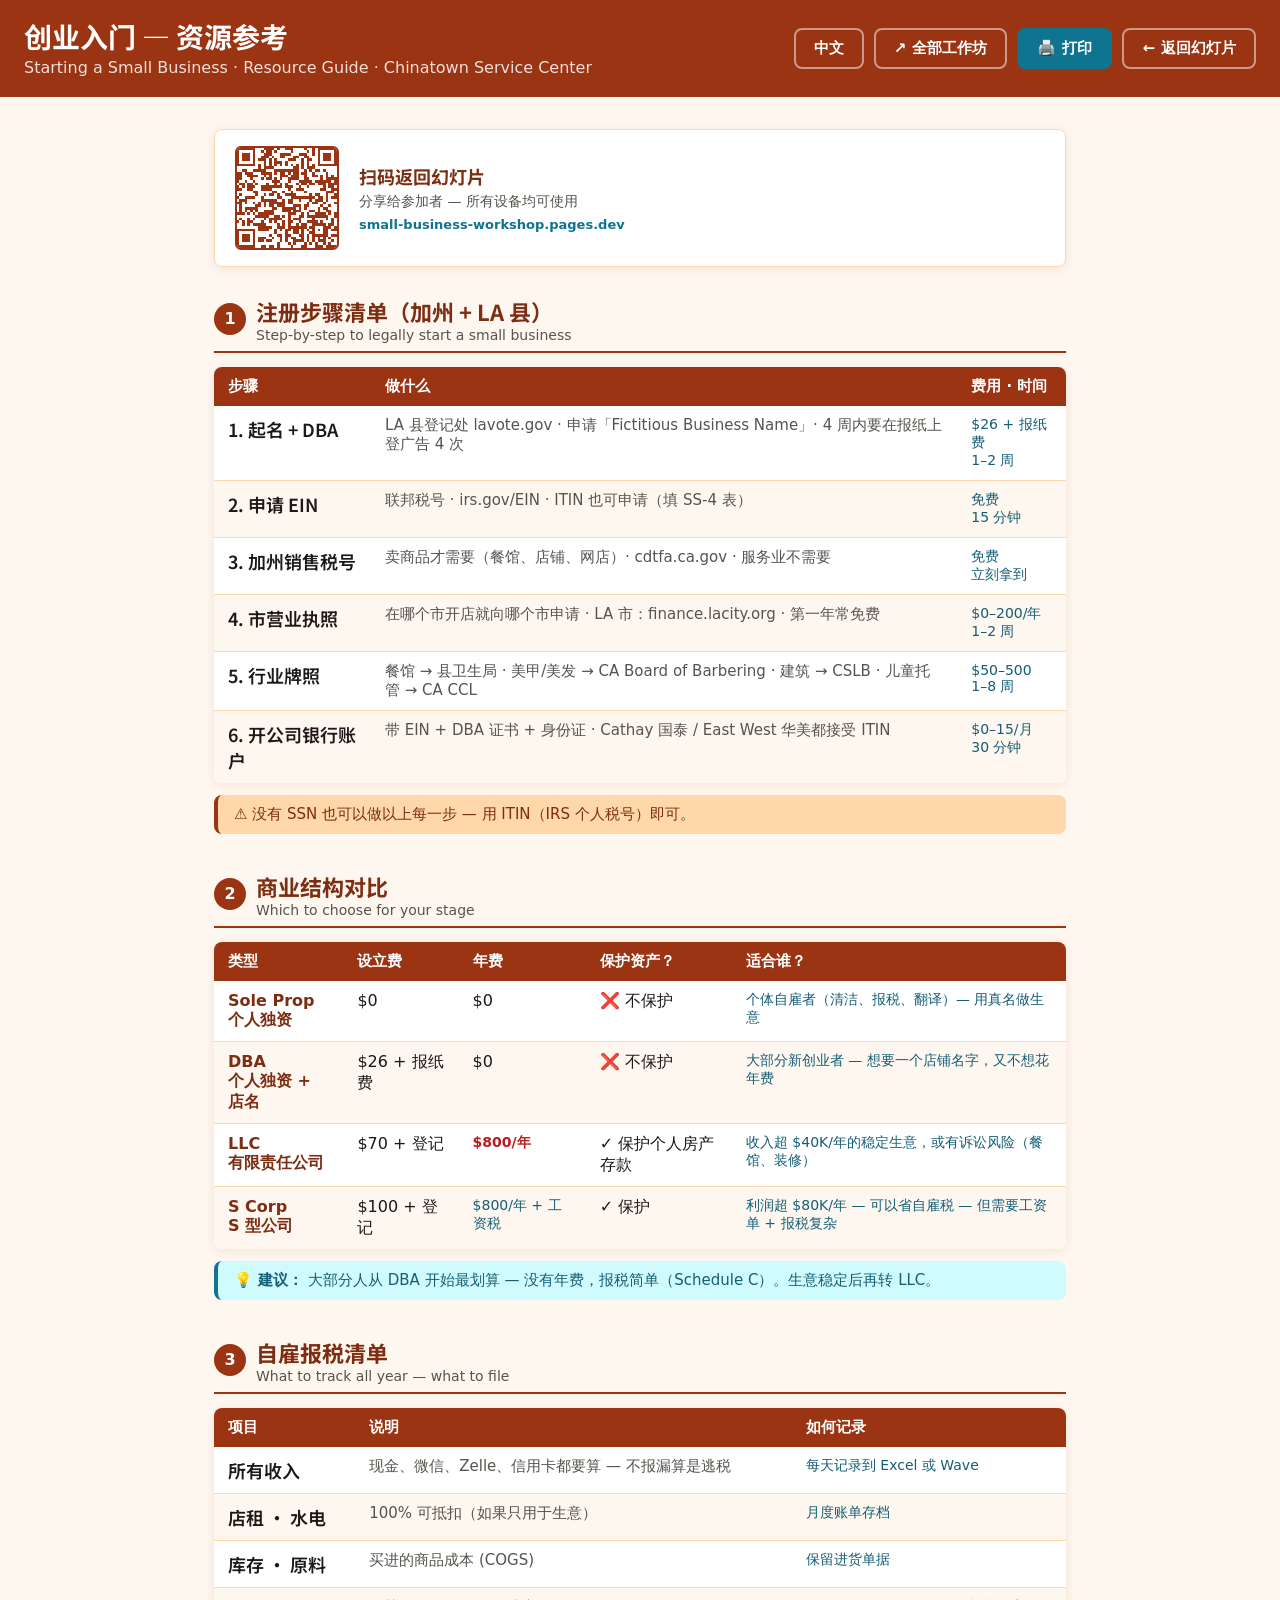
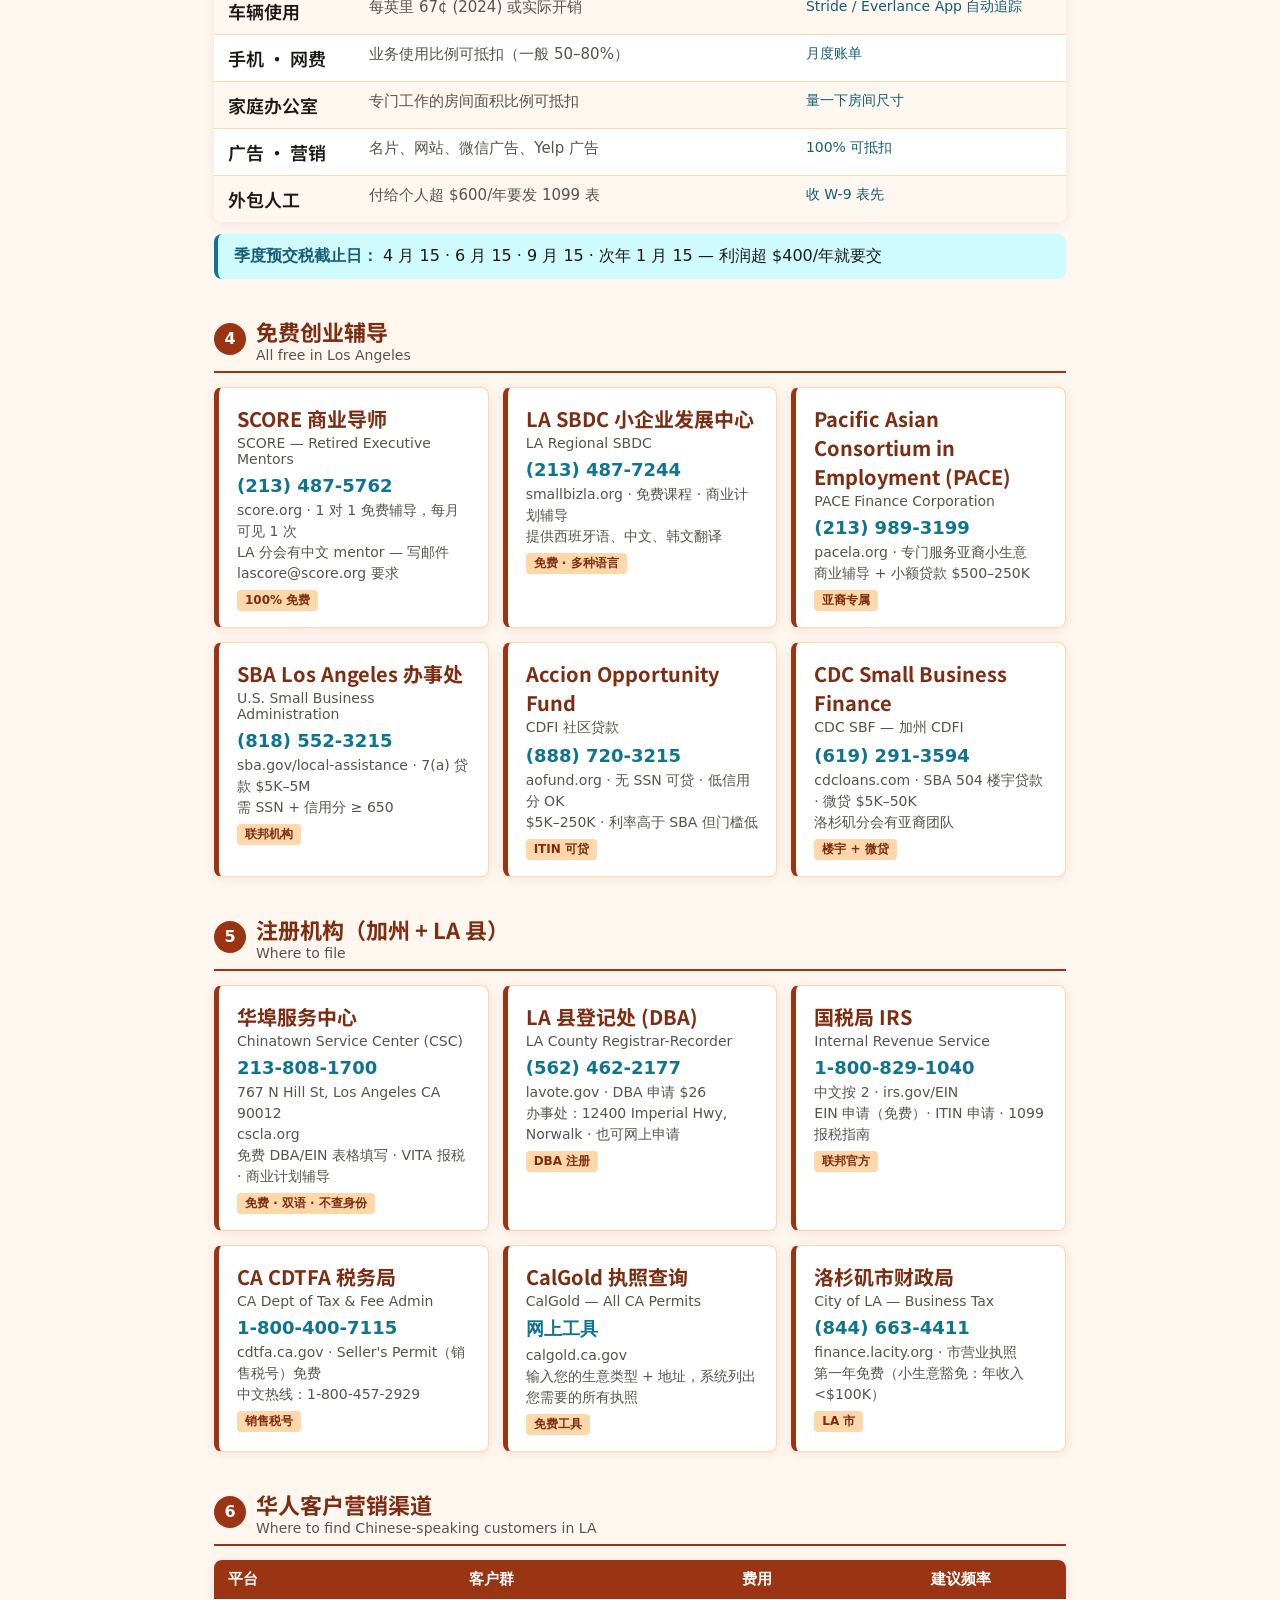
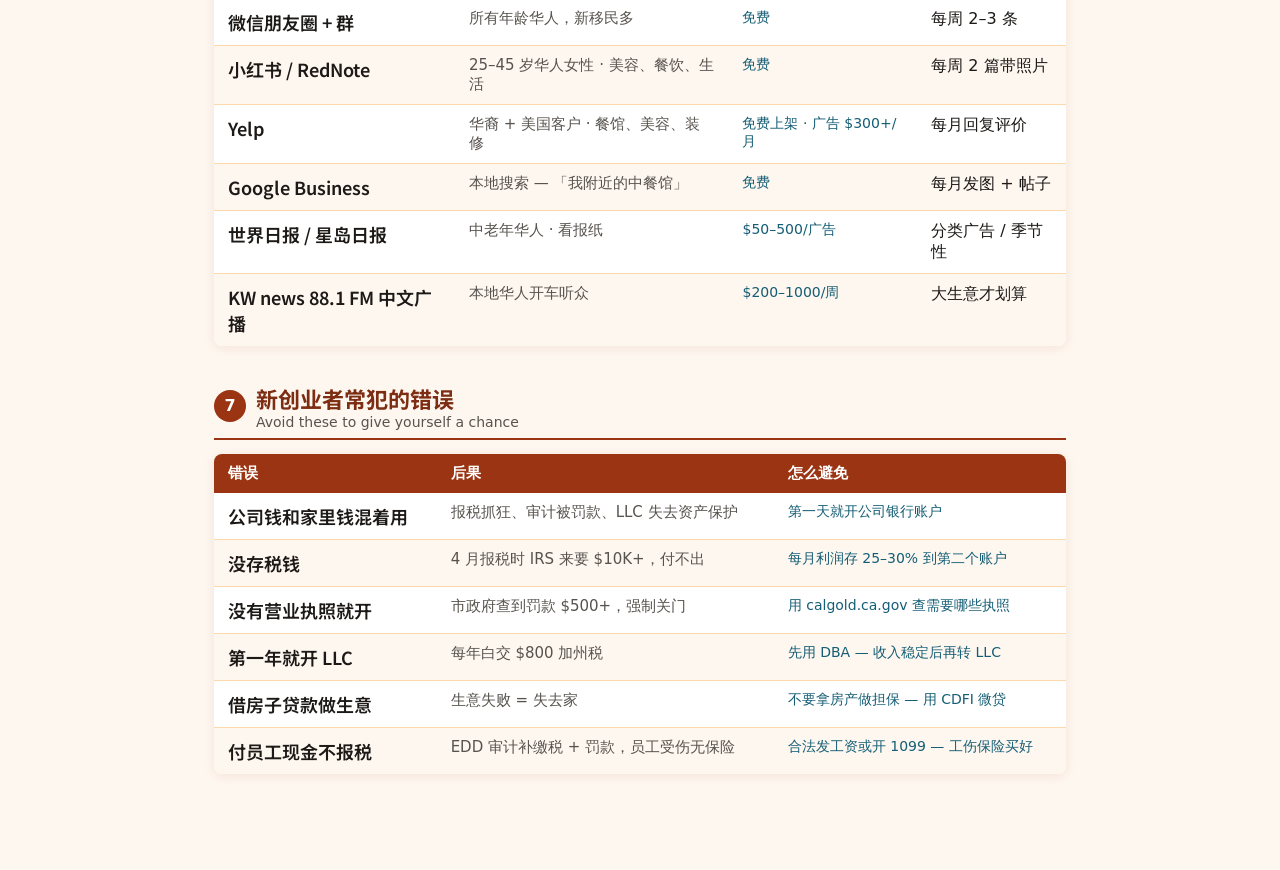
==== resources.html @ 82545a5d "Initial commit — Starting a Small Business workshop (W24) Bilingual 13-slide deck + resources page f" ====
<!DOCTYPE html>
<html lang="zh-CN">
<head>
  <meta charset="UTF-8">
  <meta name="viewport" content="width=device-width, initial-scale=1.0">
  <title>创业资源 · Small Business Resources — CSC</title>
  <meta name="description" content="Starting a small business in LA — DBA / EIN / Seller's Permit checklist, LA County permits, taxes, marketing, and free help from CSC, SCORE, and SBDC.">
  <link rel="canonical" href="https://small-business-workshop.pages.dev/resources">
  <meta property="og:title" content="创业资源 · Small Business Resources — Chinatown Service Center">
  <meta property="og:description" content="Bilingual reference for starting a small business in LA — registration, taxes, marketing, free help.">
  <meta property="og:type" content="website">
  <meta property="og:url" content="https://small-business-workshop.pages.dev/resources">
  <meta property="og:image" content="https://small-business-workshop.pages.dev/og-image.jpg">
  <meta property="og:image:width" content="1200">
  <meta property="og:image:height" content="630">
  <meta property="og:image:alt" content="创业资源 · Small Business Resources — Chinatown Service Center">
  <meta name="twitter:card" content="summary_large_image">
  <meta name="twitter:image" content="https://small-business-workshop.pages.dev/og-image.jpg">
  <link rel="icon" href="data:image/svg+xml,<svg xmlns='http://www.w3.org/2000/svg' viewBox='0 0 100 100'><text y='.9em' font-size='90'>🏪</text></svg>">
  <link rel="preconnect" href="https://fonts.googleapis.com">
  <link rel="preconnect" href="https://fonts.gstatic.com" crossorigin>
  <link rel="stylesheet" href="https://fonts.googleapis.com/css2?family=Noto+Sans+SC:wght@400;500;700&display=swap">
  <link rel="stylesheet" href="styles.css">
  <link rel="stylesheet" href="print.css">
</head>
<body class="zh resources-body">
<a class="skip-to-main" href="#main-content">跳至主内容 · Skip to main content</a>

<!-- ── Header ──────────────────────────────────────────── -->
<header class="resources-header no-print">
  <div class="resources-title-block">
    <div class="resources-title-zh">创业入门 — 资源参考</div>
    <div class="resources-title-en">Starting a Small Business · Resource Guide · Chinatown Service Center</div>
  </div>
  <div class="header-actions">
    <button class="btn-ghost" id="langToggle" data-action="toggle-lang" aria-label="切换语言 · Toggle language">中文</button>
    <a class="btn-ghost" href="https://csc-workshops.pages.dev" target="_blank" rel="noopener">↗ <span class="zh">全部工作坊</span><span class="en">All workshops</span></a>
    <button class="btn-primary print-btn" data-action="print">🖨️ <span class="zh">打印</span><span class="en">Print</span></button>
    <a class="btn-ghost back-link" href="index.html">← <span class="zh">返回幻灯片</span><span class="en">Back to Slides</span></a>
  </div>
</header>

<main class="resources-page" id="main-content">

  <!-- QR top -->
  <div class="qr-top-row no-print" id="qr-top-row">
    <div id="qr-top"></div>
    <div class="qr-top-info">
      <div class="qr-top-zh"><span class="zh">扫码返回幻灯片</span><span class="en">Scan to view slides</span></div>
      <div class="qr-top-en"><span class="zh">分享给参加者 — 所有设备均可使用</span><span class="en">Share with participants — works on any device</span></div>
      <div class="qr-top-url">small-business-workshop.pages.dev</div>
    </div>
  </div>

  <!-- ── Section 1: Registration Checklist ─────────── -->
  <div class="resource-section">
    <div class="section-header">
      <div class="section-num">1</div>
      <div>
        <div class="section-title-zh"><span class="zh">注册步骤清单（加州 + LA 县）</span><span class="en">Registration Checklist (CA + LA County)</span></div>
        <div class="section-title-en"><span class="zh">Step-by-step to legally start a small business</span><span class="en">注册一家合法小生意的步骤</span></div>
      </div>
    </div>
    <table class="res-table">
      <thead>
        <tr>
          <th><span class="zh">步骤</span><span class="en">Step</span></th>
          <th><span class="zh">做什么</span><span class="en">Do What</span></th>
          <th><span class="zh">费用 · 时间</span><span class="en">Cost · Time</span></th>
        </tr>
      </thead>
      <tbody>
        <tr>
          <td class="zh-cell"><span class="zh">1. 起名 + DBA</span><span class="en">1. Name + DBA</span></td>
          <td class="en-cell"><span class="zh">LA 县登记处 lavote.gov · 申请「Fictitious Business Name」· 4 周内要在报纸上登广告 4 次</span><span class="en">LA County Registrar lavote.gov · file "Fictitious Business Name" · publish in newspaper 4 weeks</span></td>
          <td class="tip-cell"><span class="zh">$26 + 报纸费<br>1–2 周</span><span class="en">$26 + newspaper<br>1–2 weeks</span></td>
        </tr>
        <tr>
          <td class="zh-cell"><span class="zh">2. 申请 EIN</span><span class="en">2. Get EIN</span></td>
          <td class="en-cell"><span class="zh">联邦税号 · irs.gov/EIN · ITIN 也可申请（填 SS-4 表）</span><span class="en">Federal tax ID · irs.gov/EIN · ITIN holders use Form SS-4</span></td>
          <td class="tip-cell"><span class="zh">免费<br>15 分钟</span><span class="en">Free<br>15 minutes</span></td>
        </tr>
        <tr>
          <td class="zh-cell"><span class="zh">3. 加州销售税号</span><span class="en">3. CA Seller's Permit</span></td>
          <td class="en-cell"><span class="zh">卖商品才需要（餐馆、店铺、网店）· cdtfa.ca.gov · 服务业不需要</span><span class="en">Only if you sell goods (restaurant, shop, online) · cdtfa.ca.gov · services don't need it</span></td>
          <td class="tip-cell"><span class="zh">免费<br>立刻拿到</span><span class="en">Free<br>Instant</span></td>
        </tr>
        <tr>
          <td class="zh-cell"><span class="zh">4. 市营业执照</span><span class="en">4. City Business License</span></td>
          <td class="en-cell"><span class="zh">在哪个市开店就向哪个市申请 · LA 市：finance.lacity.org · 第一年常免费</span><span class="en">Apply in your city · City of LA: finance.lacity.org · often free first year</span></td>
          <td class="tip-cell"><span class="zh">$0–200/年<br>1–2 周</span><span class="en">$0–200/yr<br>1–2 weeks</span></td>
        </tr>
        <tr>
          <td class="zh-cell"><span class="zh">5. 行业牌照</span><span class="en">5. Industry License</span></td>
          <td class="en-cell"><span class="zh">餐馆 → 县卫生局 · 美甲/美发 → CA Board of Barbering · 建筑 → CSLB · 儿童托管 → CA CCL</span><span class="en">Restaurant → Health Dept · Nails/Hair → CA Board · Construction → CSLB · Childcare → CA CCL</span></td>
          <td class="tip-cell"><span class="zh">$50–500<br>1–8 周</span><span class="en">$50–500<br>1–8 weeks</span></td>
        </tr>
        <tr>
          <td class="zh-cell"><span class="zh">6. 开公司银行账户</span><span class="en">6. Business Bank Account</span></td>
          <td class="en-cell"><span class="zh">带 EIN + DBA 证书 + 身份证 · Cathay 国泰 / East West 华美都接受 ITIN</span><span class="en">Bring EIN + DBA certificate + ID · Cathay, East West Bank accept ITIN</span></td>
          <td class="tip-cell"><span class="zh">$0–15/月<br>30 分钟</span><span class="en">$0–15/mo<br>30 minutes</span></td>
        </tr>
      </tbody>
    </table>
    <div style="margin-top:12px;background:var(--primary-light);border-left:4px solid var(--primary);border-radius:8px;padding:10px 16px;font-size:15px;color:var(--primary-dark);">
      <span class="zh">⚠️ 没有 SSN 也可以做以上每一步 — 用 ITIN（IRS 个人税号）即可。</span>
      <span class="en">⚠️ Every step above can be done with an ITIN — no SSN required.</span>
    </div>
  </div>

  <!-- ── Section 2: Business Structure Compare ───────── -->
  <div class="resource-section">
    <div class="section-header">
      <div class="section-num">2</div>
      <div>
        <div class="section-title-zh"><span class="zh">商业结构对比</span><span class="en">Business Structure Comparison</span></div>
        <div class="section-title-en"><span class="zh">Which to choose for your stage</span><span class="en">不同阶段适合哪种结构</span></div>
      </div>
    </div>
    <table class="res-table">
      <thead>
        <tr>
          <th><span class="zh">类型</span><span class="en">Type</span></th>
          <th><span class="zh">设立费</span><span class="en">Setup Cost</span></th>
          <th><span class="zh">年费</span><span class="en">Annual Fee</span></th>
          <th><span class="zh">保护资产？</span><span class="en">Asset Protection?</span></th>
          <th><span class="zh">适合谁？</span><span class="en">Best For</span></th>
        </tr>
      </thead>
      <tbody>
        <tr>
          <td style="font-weight:700;color:var(--primary-dark);">Sole Prop<br><span class="zh">个人独资</span><span class="en">个人独资</span></td>
          <td>$0</td>
          <td>$0</td>
          <td><span class="zh">❌ 不保护</span><span class="en">❌ No</span></td>
          <td class="tip-cell"><span class="zh">个体自雇者（清洁、报税、翻译）— 用真名做生意</span><span class="en">Solo workers (cleaning, tax, translation) using own legal name</span></td>
        </tr>
        <tr>
          <td style="font-weight:700;color:var(--primary-dark);">DBA<br><span class="zh">个人独资 + 店名</span><span class="en">Sole prop + name</span></td>
          <td>$26 + <span class="zh">报纸费</span><span class="en">newspaper</span></td>
          <td>$0</td>
          <td><span class="zh">❌ 不保护</span><span class="en">❌ No</span></td>
          <td class="tip-cell"><span class="zh">大部分新创业者 — 想要一个店铺名字，又不想花年费</span><span class="en">Most new businesses — want a business name, no annual fees</span></td>
        </tr>
        <tr>
          <td style="font-weight:700;color:var(--primary-dark);">LLC<br><span class="zh">有限责任公司</span><span class="en">Limited Liability</span></td>
          <td>$70 + <span class="zh">登记</span><span class="en">filing</span></td>
          <td class="tip-cell" style="font-weight:700;color:#b91c1c;"><span class="zh">$800/年</span><span class="en">$800/yr</span></td>
          <td><span class="zh">✓ 保护个人房产存款</span><span class="en">✓ Yes (mostly)</span></td>
          <td class="tip-cell"><span class="zh">收入超 $40K/年的稳定生意，或有诉讼风险（餐馆、装修）</span><span class="en">Stable businesses earning $40K+/year, or lawsuit risk (restaurant, construction)</span></td>
        </tr>
        <tr>
          <td style="font-weight:700;color:var(--primary-dark);">S Corp<br><span class="zh">S 型公司</span><span class="en">S Corporation</span></td>
          <td>$100 + <span class="zh">登记</span><span class="en">filing</span></td>
          <td class="tip-cell"><span class="zh">$800/年 + 工资税</span><span class="en">$800/yr + payroll</span></td>
          <td><span class="zh">✓ 保护</span><span class="en">✓ Yes</span></td>
          <td class="tip-cell"><span class="zh">利润超 $80K/年 — 可以省自雇税 — 但需要工资单 + 报税复杂</span><span class="en">Profits $80K+ — saves SE tax, but needs payroll + complex tax</span></td>
        </tr>
      </tbody>
    </table>
    <div style="margin-top:12px;background:var(--accent-light);border-left:4px solid var(--accent);border-radius:8px;padding:10px 16px;font-size:15px;color:var(--accent-text);">
      <strong><span class="zh">💡 建议：</span><span class="en">💡 Tip: </span></strong>
      <span class="zh">大部分人从 DBA 开始最划算 — 没有年费，报税简单（Schedule C）。生意稳定后再转 LLC。</span>
      <span class="en">Most people start best with DBA — no annual fee, simple tax (Schedule C). Switch to LLC once stable.</span>
    </div>
  </div>

  <!-- ── Section 3: Tax Checklist ─────────────────────── -->
  <div class="resource-section">
    <div class="section-header">
      <div class="section-num">3</div>
      <div>
        <div class="section-title-zh"><span class="zh">自雇报税清单</span><span class="en">Self-Employed Tax Checklist</span></div>
        <div class="section-title-en"><span class="zh">What to track all year — what to file</span><span class="en">全年要记录的 + 报税时要交的</span></div>
      </div>
    </div>
    <table class="res-table" style="margin-bottom:12px;">
      <thead>
        <tr>
          <th><span class="zh">项目</span><span class="en">Item</span></th>
          <th><span class="zh">说明</span><span class="en">What it is</span></th>
          <th><span class="zh">如何记录</span><span class="en">How to track</span></th>
        </tr>
      </thead>
      <tbody>
        <tr>
          <td class="zh-cell"><span class="zh">所有收入</span><span class="en">All Revenue</span></td>
          <td class="en-cell"><span class="zh">现金、微信、Zelle、信用卡都要算 — 不报漏算是逃税</span><span class="en">Cash, WeChat, Zelle, credit card — under-reporting is tax fraud</span></td>
          <td class="tip-cell"><span class="zh">每天记录到 Excel 或 Wave</span><span class="en">Log daily in Excel or Wave</span></td>
        </tr>
        <tr>
          <td class="zh-cell"><span class="zh">店租 · 水电</span><span class="en">Rent · Utilities</span></td>
          <td class="en-cell"><span class="zh">100% 可抵扣（如果只用于生意）</span><span class="en">100% deductible (if business-only)</span></td>
          <td class="tip-cell"><span class="zh">月度账单存档</span><span class="en">Save monthly bills</span></td>
        </tr>
        <tr>
          <td class="zh-cell"><span class="zh">库存 · 原料</span><span class="en">Inventory · Supplies</span></td>
          <td class="en-cell"><span class="zh">买进的商品成本 (COGS)</span><span class="en">Cost of Goods Sold</span></td>
          <td class="tip-cell"><span class="zh">保留进货单据</span><span class="en">Save supplier invoices</span></td>
        </tr>
        <tr>
          <td class="zh-cell"><span class="zh">车辆使用</span><span class="en">Vehicle Use</span></td>
          <td class="en-cell"><span class="zh">每英里 67¢ (2024) 或实际开销</span><span class="en">67¢/mile (2024) or actual costs</span></td>
          <td class="tip-cell"><span class="zh">Stride / Everlance App 自动追踪</span><span class="en">Stride / Everlance app auto-tracks</span></td>
        </tr>
        <tr>
          <td class="zh-cell"><span class="zh">手机 · 网费</span><span class="en">Phone · Internet</span></td>
          <td class="en-cell"><span class="zh">业务使用比例可抵扣（一般 50–80%）</span><span class="en">Business % deductible (usually 50–80%)</span></td>
          <td class="tip-cell"><span class="zh">月度账单</span><span class="en">Monthly bills</span></td>
        </tr>
        <tr>
          <td class="zh-cell"><span class="zh">家庭办公室</span><span class="en">Home Office</span></td>
          <td class="en-cell"><span class="zh">专门工作的房间面积比例可抵扣</span><span class="en">% of home dedicated to business</span></td>
          <td class="tip-cell"><span class="zh">量一下房间尺寸</span><span class="en">Measure room sq ft</span></td>
        </tr>
        <tr>
          <td class="zh-cell"><span class="zh">广告 · 营销</span><span class="en">Advertising · Marketing</span></td>
          <td class="en-cell"><span class="zh">名片、网站、微信广告、Yelp 广告</span><span class="en">Cards, website, WeChat ads, Yelp ads</span></td>
          <td class="tip-cell"><span class="zh">100% 可抵扣</span><span class="en">100% deductible</span></td>
        </tr>
        <tr>
          <td class="zh-cell"><span class="zh">外包人工</span><span class="en">Contractors</span></td>
          <td class="en-cell"><span class="zh">付给个人超 $600/年要发 1099 表</span><span class="en">Issue 1099 if paying anyone $600+/year</span></td>
          <td class="tip-cell"><span class="zh">收 W-9 表先</span><span class="en">Get W-9 form first</span></td>
        </tr>
      </tbody>
    </table>
    <div style="background:var(--accent-light);border-left:4px solid var(--accent);border-radius:8px;padding:12px 16px;font-size:16px;">
      <strong style="color:var(--accent-text);"><span class="zh">季度预交税截止日：</span><span class="en">Quarterly Tax Due Dates: </span></strong>
      <span class="zh">4 月 15 · 6 月 15 · 9 月 15 · 次年 1 月 15</span>
      <span class="en">Apr 15 · Jun 15 · Sep 15 · Jan 15</span>
      <span class="zh"> — 利润超 $400/年就要交</span>
      <span class="en"> — Required if profit over $400/year</span>
    </div>
  </div>

  <!-- ── Section 4: Free LA Mentors & Training ─────────── -->
  <div class="resource-section">
    <div class="section-header">
      <div class="section-num">4</div>
      <div>
        <div class="section-title-zh"><span class="zh">免费创业辅导</span><span class="en">Free Business Mentors &amp; Training</span></div>
        <div class="section-title-en"><span class="zh">All free in Los Angeles</span><span class="en">洛杉矶免费机构</span></div>
      </div>
    </div>
    <div class="org-cards">
      <div class="org-card">
        <div class="org-name-zh"><span class="zh">SCORE 商业导师</span><span class="en">SCORE Mentors</span></div>
        <div class="org-name-en"><span class="zh">SCORE — Retired Executive Mentors</span><span class="en">退休企业家义务辅导</span></div>
        <div class="org-phone">(213) 487-5762</div>
        <div class="org-detail">
          <span class="zh">score.org · 1 对 1 免费辅导，每月可见 1 次<br>LA 分会有中文 mentor — 写邮件 lascore@score.org 要求</span>
          <span class="en">score.org · Free 1-on-1 mentoring, monthly meetings<br>LA chapter has Chinese mentors — email lascore@score.org to request</span>
        </div>
        <div class="org-badge"><span class="zh">100% 免费</span><span class="en">100% Free</span></div>
      </div>
      <div class="org-card">
        <div class="org-name-zh"><span class="zh">LA SBDC 小企业发展中心</span><span class="en">LA Small Business Dev Center</span></div>
        <div class="org-name-en"><span class="zh">LA Regional SBDC</span><span class="en">洛杉矶地区 SBDC</span></div>
        <div class="org-phone">(213) 487-7244</div>
        <div class="org-detail">
          <span class="zh">smallbizla.org · 免费课程 · 商业计划辅导<br>提供西班牙语、中文、韩文翻译</span>
          <span class="en">smallbizla.org · Free classes · business plan coaching<br>Spanish, Chinese, Korean interpretation</span>
        </div>
        <div class="org-badge"><span class="zh">免费 · 多种语言</span><span class="en">Free · Multilingual</span></div>
      </div>
      <div class="org-card">
        <div class="org-name-zh"><span class="zh">Pacific Asian Consortium in Employment (PACE)</span><span class="en">PACE Finance</span></div>
        <div class="org-name-en"><span class="zh">PACE Finance Corporation</span><span class="en">太平洋亚裔创业服务</span></div>
        <div class="org-phone">(213) 989-3199</div>
        <div class="org-detail">
          <span class="zh">pacela.org · 专门服务亚裔小生意<br>商业辅导 + 小额贷款 $500–250K</span>
          <span class="en">pacela.org · Asian American-focused<br>Business coaching + microloans $500–250K</span>
        </div>
        <div class="org-badge"><span class="zh">亚裔专属</span><span class="en">Asian-focused</span></div>
      </div>
      <div class="org-card">
        <div class="org-name-zh"><span class="zh">SBA Los Angeles 办事处</span><span class="en">SBA LA District Office</span></div>
        <div class="org-name-en"><span class="zh">U.S. Small Business Administration</span><span class="en">美国小企业管理局</span></div>
        <div class="org-phone">(818) 552-3215</div>
        <div class="org-detail">
          <span class="zh">sba.gov/local-assistance · 7(a) 贷款 $5K–5M<br>需 SSN + 信用分 ≥ 650</span>
          <span class="en">sba.gov/local-assistance · 7(a) loans $5K–5M<br>Requires SSN + credit ≥ 650</span>
        </div>
        <div class="org-badge"><span class="zh">联邦机构</span><span class="en">Federal agency</span></div>
      </div>
      <div class="org-card">
        <div class="org-name-zh"><span class="zh">Accion Opportunity Fund</span><span class="en">Accion Opportunity Fund</span></div>
        <div class="org-name-en"><span class="zh">CDFI 社区贷款</span><span class="en">CDFI Community Lender</span></div>
        <div class="org-phone">(888) 720-3215</div>
        <div class="org-detail">
          <span class="zh">aofund.org · 无 SSN 可贷 · 低信用分 OK<br>$5K–250K · 利率高于 SBA 但门槛低</span>
          <span class="en">aofund.org · No SSN OK · Low credit OK<br>$5K–250K · Higher rates, lower barriers</span>
        </div>
        <div class="org-badge"><span class="zh">ITIN 可贷</span><span class="en">ITIN accepted</span></div>
      </div>
      <div class="org-card">
        <div class="org-name-zh"><span class="zh">CDC Small Business Finance</span><span class="en">CDC Small Business Finance</span></div>
        <div class="org-name-en"><span class="zh">CDC SBF — 加州 CDFI</span><span class="en">CA CDFI Lender</span></div>
        <div class="org-phone">(619) 291-3594</div>
        <div class="org-detail">
          <span class="zh">cdcloans.com · SBA 504 楼宇贷款 · 微贷 $5K–50K<br>洛杉矶分会有亚裔团队</span>
          <span class="en">cdcloans.com · SBA 504 real estate · microloans $5K–50K<br>LA office has Asian American team</span>
        </div>
        <div class="org-badge"><span class="zh">楼宇 + 微贷</span><span class="en">Real estate + micro</span></div>
      </div>
    </div>
  </div>

  <!-- ── Section 5: LA County Specific Agencies ────────── -->
  <div class="resource-section">
    <div class="section-header">
      <div class="section-num">5</div>
      <div>
        <div class="section-title-zh"><span class="zh">注册机构（加州 + LA 县）</span><span class="en">Registration Agencies (CA + LA County)</span></div>
        <div class="section-title-en"><span class="zh">Where to file</span><span class="en">到哪里办手续</span></div>
      </div>
    </div>
    <div class="org-cards">
      <div class="org-card">
        <div class="org-name-zh"><span class="zh">华埠服务中心</span><span class="en">Chinatown Service Center</span></div>
        <div class="org-name-en"><span class="zh">Chinatown Service Center (CSC)</span><span class="en">华埠服务中心</span></div>
        <div class="org-phone">213-808-1700</div>
        <div class="org-detail">
          <span class="zh">767 N Hill St, Los Angeles CA 90012<br>cscla.org<br>免费 DBA/EIN 表格填写 · VITA 报税 · 商业计划辅导</span>
          <span class="en">767 N Hill St, Los Angeles CA 90012<br>cscla.org<br>Free DBA/EIN form help · VITA tax · business plan</span>
        </div>
        <div class="org-badge"><span class="zh">免费 · 双语 · 不查身份</span><span class="en">Free · Bilingual · No status check</span></div>
      </div>
      <div class="org-card">
        <div class="org-name-zh"><span class="zh">LA 县登记处 (DBA)</span><span class="en">LA County Registrar</span></div>
        <div class="org-name-en"><span class="zh">LA County Registrar-Recorder</span><span class="en">DBA 申请</span></div>
        <div class="org-phone">(562) 462-2177</div>
        <div class="org-detail">
          <span class="zh">lavote.gov · DBA 申请 $26<br>办事处：12400 Imperial Hwy, Norwalk · 也可网上申请</span>
          <span class="en">lavote.gov · DBA filing $26<br>Office: 12400 Imperial Hwy, Norwalk · or online</span>
        </div>
        <div class="org-badge"><span class="zh">DBA 注册</span><span class="en">DBA filing</span></div>
      </div>
      <div class="org-card">
        <div class="org-name-zh"><span class="zh">国税局 IRS</span><span class="en">IRS</span></div>
        <div class="org-name-en"><span class="zh">Internal Revenue Service</span><span class="en">联邦税务</span></div>
        <div class="org-phone">1-800-829-1040</div>
        <div class="org-detail">
          <span class="zh">中文按 2 · irs.gov/EIN<br>EIN 申请（免费）· ITIN 申请 · 1099 报税指南</span>
          <span class="en">Press 2 for Chinese · irs.gov/EIN<br>Free EIN · ITIN application · 1099 guide</span>
        </div>
        <div class="org-badge"><span class="zh">联邦官方</span><span class="en">Federal</span></div>
      </div>
      <div class="org-card">
        <div class="org-name-zh"><span class="zh">CA CDTFA 税务局</span><span class="en">CA CDTFA</span></div>
        <div class="org-name-en"><span class="zh">CA Dept of Tax &amp; Fee Admin</span><span class="en">销售税号</span></div>
        <div class="org-phone">1-800-400-7115</div>
        <div class="org-detail">
          <span class="zh">cdtfa.ca.gov · Seller's Permit（销售税号）免费<br>中文热线：1-800-457-2929</span>
          <span class="en">cdtfa.ca.gov · Free Seller's Permit<br>Chinese line: 1-800-457-2929</span>
        </div>
        <div class="org-badge"><span class="zh">销售税号</span><span class="en">Seller's Permit</span></div>
      </div>
      <div class="org-card">
        <div class="org-name-zh"><span class="zh">CalGold 执照查询</span><span class="en">CalGold License Lookup</span></div>
        <div class="org-name-en"><span class="zh">CalGold — All CA Permits</span><span class="en">加州所有执照查询</span></div>
        <div class="org-phone"><span class="zh">网上工具</span><span class="en">Online only</span></div>
        <div class="org-detail">
          <span class="zh">calgold.ca.gov<br>输入您的生意类型 + 地址，系统列出您需要的所有执照</span>
          <span class="en">calgold.ca.gov<br>Enter your business type + address — get a full permit list</span>
        </div>
        <div class="org-badge"><span class="zh">免费工具</span><span class="en">Free tool</span></div>
      </div>
      <div class="org-card">
        <div class="org-name-zh"><span class="zh">洛杉矶市财政局</span><span class="en">LA City Finance Office</span></div>
        <div class="org-name-en"><span class="zh">City of LA — Business Tax</span><span class="en">市营业执照</span></div>
        <div class="org-phone">(844) 663-4411</div>
        <div class="org-detail">
          <span class="zh">finance.lacity.org · 市营业执照<br>第一年免费（小生意豁免：年收入 &lt;$100K）</span>
          <span class="en">finance.lacity.org · City business tax cert<br>Free first year (small biz exempt if &lt;$100K revenue)</span>
        </div>
        <div class="org-badge"><span class="zh">LA 市</span><span class="en">City of LA</span></div>
      </div>
    </div>
  </div>

  <!-- ── Section 6: Marketing & Customer Channels ────── -->
  <div class="resource-section">
    <div class="section-header">
      <div class="section-num">6</div>
      <div>
        <div class="section-title-zh"><span class="zh">华人客户营销渠道</span><span class="en">Chinese Customer Channels</span></div>
        <div class="section-title-en"><span class="zh">Where to find Chinese-speaking customers in LA</span><span class="en">在 LA 找华人客户的地方</span></div>
      </div>
    </div>
    <table class="res-table">
      <thead>
        <tr>
          <th><span class="zh">平台</span><span class="en">Platform</span></th>
          <th><span class="zh">客户群</span><span class="en">Audience</span></th>
          <th><span class="zh">费用</span><span class="en">Cost</span></th>
          <th><span class="zh">建议频率</span><span class="en">Post Frequency</span></th>
        </tr>
      </thead>
      <tbody>
        <tr>
          <td class="zh-cell"><span class="zh">微信朋友圈 + 群</span><span class="en">WeChat Moments + Groups</span></td>
          <td class="en-cell"><span class="zh">所有年龄华人，新移民多</span><span class="en">All ages, especially new immigrants</span></td>
          <td class="tip-cell"><span class="zh">免费</span><span class="en">Free</span></td>
          <td><span class="zh">每周 2–3 条</span><span class="en">2–3x/week</span></td>
        </tr>
        <tr>
          <td class="zh-cell"><span class="zh">小红书 / RedNote</span><span class="en">Xiaohongshu / RedNote</span></td>
          <td class="en-cell"><span class="zh">25–45 岁华人女性 · 美容、餐饮、生活</span><span class="en">Chinese women 25–45 · beauty, food, lifestyle</span></td>
          <td class="tip-cell"><span class="zh">免费</span><span class="en">Free</span></td>
          <td><span class="zh">每周 2 篇带照片</span><span class="en">2 photo posts/wk</span></td>
        </tr>
        <tr>
          <td class="zh-cell"><span class="zh">Yelp</span><span class="en">Yelp</span></td>
          <td class="en-cell"><span class="zh">华裔 + 美国客户 · 餐馆、美容、装修</span><span class="en">Chinese American + American · food, beauty, contractors</span></td>
          <td class="tip-cell"><span class="zh">免费上架 · 广告 $300+/月</span><span class="en">Free listing · ads $300+/mo</span></td>
          <td><span class="zh">每月回复评价</span><span class="en">Reply to reviews monthly</span></td>
        </tr>
        <tr>
          <td class="zh-cell"><span class="zh">Google Business</span><span class="en">Google Business Profile</span></td>
          <td class="en-cell"><span class="zh">本地搜索 — 「我附近的中餐馆」</span><span class="en">Local search — "Chinese restaurant near me"</span></td>
          <td class="tip-cell"><span class="zh">免费</span><span class="en">Free</span></td>
          <td><span class="zh">每月发图 + 帖子</span><span class="en">Monthly photos + posts</span></td>
        </tr>
        <tr>
          <td class="zh-cell"><span class="zh">世界日报 / 星岛日报</span><span class="en">World Journal · Sing Tao</span></td>
          <td class="en-cell"><span class="zh">中老年华人 · 看报纸</span><span class="en">Middle-aged + older Chinese</span></td>
          <td class="tip-cell"><span class="zh">$50–500/广告</span><span class="en">$50–500/ad</span></td>
          <td><span class="zh">分类广告 / 季节性</span><span class="en">Classifieds / seasonal</span></td>
        </tr>
        <tr>
          <td class="zh-cell"><span class="zh">KW news 88.1 FM 中文广播</span><span class="en">KW News 88.1 FM</span></td>
          <td class="en-cell"><span class="zh">本地华人开车听众</span><span class="en">Chinese drivers in LA</span></td>
          <td class="tip-cell"><span class="zh">$200–1000/周</span><span class="en">$200–1000/wk</span></td>
          <td><span class="zh">大生意才划算</span><span class="en">Bigger businesses only</span></td>
        </tr>
      </tbody>
    </table>
  </div>

  <!-- ── Section 7: Common Mistakes to Avoid ─────────────── -->
  <div class="resource-section">
    <div class="section-header">
      <div class="section-num">7</div>
      <div>
        <div class="section-title-zh"><span class="zh">新创业者常犯的错误</span><span class="en">Common First-Year Mistakes</span></div>
        <div class="section-title-en"><span class="zh">Avoid these to give yourself a chance</span><span class="en">避开这些 — 让生意撑过第一年</span></div>
      </div>
    </div>
    <table class="res-table">
      <thead>
        <tr>
          <th><span class="zh">错误</span><span class="en">Mistake</span></th>
          <th><span class="zh">后果</span><span class="en">What Happens</span></th>
          <th><span class="zh">怎么避免</span><span class="en">How to Avoid</span></th>
        </tr>
      </thead>
      <tbody>
        <tr>
          <td class="zh-cell"><span class="zh">公司钱和家里钱混着用</span><span class="en">Mixing biz &amp; personal money</span></td>
          <td class="en-cell"><span class="zh">报税抓狂、审计被罚款、LLC 失去资产保护</span><span class="en">Tax nightmare, audit fines, LLC veil pierced</span></td>
          <td class="tip-cell"><span class="zh">第一天就开公司银行账户</span><span class="en">Open biz bank account day 1</span></td>
        </tr>
        <tr>
          <td class="zh-cell"><span class="zh">没存税钱</span><span class="en">Not saving for taxes</span></td>
          <td class="en-cell"><span class="zh">4 月报税时 IRS 来要 $10K+，付不出</span><span class="en">April surprise: IRS wants $10K+ you don't have</span></td>
          <td class="tip-cell"><span class="zh">每月利润存 25–30% 到第二个账户</span><span class="en">Save 25–30% of profit to a second account</span></td>
        </tr>
        <tr>
          <td class="zh-cell"><span class="zh">没有营业执照就开</span><span class="en">No business license</span></td>
          <td class="en-cell"><span class="zh">市政府查到罚款 $500+，强制关门</span><span class="en">City fines $500+, forced closure</span></td>
          <td class="tip-cell"><span class="zh">用 calgold.ca.gov 查需要哪些执照</span><span class="en">Use calgold.ca.gov to check permits</span></td>
        </tr>
        <tr>
          <td class="zh-cell"><span class="zh">第一年就开 LLC</span><span class="en">LLC too early</span></td>
          <td class="en-cell"><span class="zh">每年白交 $800 加州税</span><span class="en">$800/yr wasted on CA franchise tax</span></td>
          <td class="tip-cell"><span class="zh">先用 DBA — 收入稳定后再转 LLC</span><span class="en">Start with DBA — switch to LLC later</span></td>
        </tr>
        <tr>
          <td class="zh-cell"><span class="zh">借房子贷款做生意</span><span class="en">Mortgaging home for biz</span></td>
          <td class="en-cell"><span class="zh">生意失败 = 失去家</span><span class="en">Business fails = lose home</span></td>
          <td class="tip-cell"><span class="zh">不要拿房产做担保 — 用 CDFI 微贷</span><span class="en">Never collateralize home — use CDFI microloans</span></td>
        </tr>
        <tr>
          <td class="zh-cell"><span class="zh">付员工现金不报税</span><span class="en">Paying workers cash off-books</span></td>
          <td class="en-cell"><span class="zh">EDD 审计补缴税 + 罚款，员工受伤无保险</span><span class="en">EDD audit + fines, worker injury = no insurance</span></td>
          <td class="tip-cell"><span class="zh">合法发工资或开 1099 — 工伤保险买好</span><span class="en">Payroll legally or 1099 — buy workers' comp</span></td>
        </tr>
      </tbody>
    </table>
  </div>

</main>

<script src="qrcode.min.js"></script>
<script src="resources.js"></script>
</body>
</html>
---- styles.css ----
/* ─── CSS Custom Properties ─────────────────────────────── */
:root {
  --bg:           #fef7f0;
  --surface:      #ffffff;
  --primary:      #9a3412;
  --primary-dark: #7c2d12;
  --primary-light:#fed7aa;
  --accent:       #0e7490;
  --accent-text:  #155e75;
  --accent-light: #cffafe;
  --text:         #1c1917;
  --text-sub:     #57534e;
  --border:       #fed7aa;
  --shadow:       0 2px 12px rgba(154,52,18,0.10);
  --radius-card:  8px;
  --radius-activity: 12px;
  --radius-btn:   8px;
  --transition:   200ms ease;
  /* Structure-card match colors — rust / amber / teal */
  --match-1:      #9a3412;
  --match-1-bg:   #fed7aa;
  --match-2:      #b45309;
  --match-2-bg:   #fef3c7;
  --match-3:      #0e7490;
  --match-3-bg:   #cffafe;
}

/* ─── Slide Transition ──────────────────────────────────── */
@keyframes slideFadeIn {
  from { opacity: 0; transform: translateY(6px); }
  to   { opacity: 1; transform: translateY(0); }
}

/* ─── Reset ─────────────────────────────────────────────── */
*, *::before, *::after { box-sizing: border-box; margin: 0; padding: 0; }
html { font-size: 16px; }
body {
  font-family: -apple-system, BlinkMacSystemFont, "Segoe UI", system-ui, sans-serif;
  background: var(--bg);
  color: var(--text);
  height: 100dvh;
  overflow: hidden;
  display: flex;
  flex-direction: column;
}

/* ─── Language Visibility ───────────────────────────────── */
body.zh .en { display: none !important; }
body:not(.zh) .zh { display: none !important; }

/* ─── Suppress focus ring on programmatic heading focus ─── */
h1:focus:not(:focus-visible),
h2:focus:not(:focus-visible) { outline: none; }
[tabindex="-1"]:focus { outline: none; }

/* ─── Explicit focus-visible for interactive elements ───── */
.nav-btn:focus-visible,
.reveal-btn:focus-visible,
.lang-toggle:focus-visible {
  outline: 3px solid #fff;
  outline-offset: 2px;
}
a:focus-visible {
  outline: 3px solid var(--primary);
  outline-offset: 2px;
  border-radius: 2px;
}

/* ─── Skip Link ─────────────────────────────────────────── */
.skip-to-main {
  position: absolute;
  left: -9999px;
  top: 0;
  background: var(--primary);
  color: #fff;
  padding: 8px 16px;
  z-index: 100;
  border-radius: 0 0 8px 0;
}
.skip-to-main:focus { left: 0; }

/* ─── Noscript ──────────────────────────────────────────── */
.noscript-msg {
  position: fixed; inset: 0;
  display: flex; align-items: center; justify-content: center;
  background: var(--bg); font-size: 1.25rem;
  padding: 2rem; text-align: center;
}

/* ─── Header ────────────────────────────────────────────── */
.slide-header {
  display: flex;
  align-items: center;
  justify-content: space-between;
  padding: 10px 20px;
  background: var(--primary);
  color: #fff;
  flex-shrink: 0;
  min-height: 44px;
}
.section-label {
  font-size: 14px;
  font-weight: 600;
  letter-spacing: 0.03em;
  opacity: 0.9;
}
.slide-counter {
  font-size: 14px;
  font-weight: 600;
  background: rgba(255,255,255,0.2);
  padding: 3px 10px;
  border-radius: 20px;
}

.header-right {
  display: flex;
  align-items: center;
  gap: 10px;
}

.lang-toggle {
  background: rgba(255,255,255,0.18);
  color: #fff;
  border: 1.5px solid rgba(255,255,255,0.4);
  border-radius: var(--radius-btn);
  padding: 4px 12px;
  font-size: 13px;
  font-weight: 600;
  cursor: pointer;
  transition: background var(--transition);
  line-height: 1.4;
  flex-shrink: 0;
}
.lang-toggle:hover { background: rgba(255,255,255,0.28); }

/* ─── Slides Area ───────────────────────────────────────── */
.slides-area {
  flex: 1;
  position: relative;
  overflow: hidden;
}

/* ─── Slide Base ────────────────────────────────────────── */
.slide {
  display: none;
  position: absolute;
  inset: 0;
  background: var(--bg);
  overflow-y: auto;
  padding: 32px 40px 24px;
}
.slide.active { display: flex; flex-direction: column; animation: slideFadeIn 220ms ease-out; }
.slide-centered { align-items: center; text-align: center; }
.slide-inner { width: 100%; max-width: 1100px; margin: 0 auto; }
.slide-centered .slide-inner { display: flex; flex-direction: column; align-items: center; }

/* ─── Title Slide ───────────────────────────────────────── */
.title-slide {
  background: radial-gradient(ellipse at 60% 40%, #c2410c 0%, var(--primary) 55%, var(--primary-dark) 100%);
  justify-content: center;
  color: #fff;
}
.title-slide .slide-inner { text-align: center; }
.csc-name {
  font-size: 18px;
  font-weight: 500;
  opacity: 0.85;
  margin-bottom: 24px;
  letter-spacing: 0.04em;
}
.main-title {
  font-family: "PingFang SC", "Noto Sans SC", "Microsoft YaHei", sans-serif;
  font-size: 64px;
  font-weight: 700;
  line-height: 1.2;
  margin-bottom: 12px;
  text-shadow: 0 2px 8px rgba(0,0,0,0.2);
}
.main-subtitle {
  font-size: 32px;
  font-weight: 400;
  opacity: 0.88;
  margin-bottom: 32px;
}
.date-line { font-size: 18px; opacity: 0.72; margin-bottom: 36px; }
.start-hint {
  display: inline-block;
  font-size: 16px;
  opacity: 0.68;
  background: rgba(255,255,255,0.15);
  padding: 6px 16px;
  border-radius: 20px;
  border: 1px solid rgba(255,255,255,0.3);
}

/* ─── Topic Badge ───────────────────────────────────────── */
.topic-badge svg { vertical-align: middle; }
.topic-badge {
  display: inline-flex;
  align-items: center;
  gap: 6px;
  background: var(--primary-light);
  color: var(--primary-dark);
  font-size: 14px;
  font-weight: 700;
  padding: 5px 14px;
  border-radius: 20px;
  margin-bottom: 16px;
  text-transform: uppercase;
  letter-spacing: 0.04em;
}

/* ─── Slide Headings ────────────────────────────────────── */
.zh-headline {
  font-family: "PingFang SC", "Noto Sans SC", "Microsoft YaHei", sans-serif;
  font-size: 48px;
  font-weight: 700;
  color: var(--primary-dark);
  line-height: 1.2;
  margin-bottom: 6px;
}
.en-subtitle {
  font-size: 22px;
  font-weight: 500;
  color: var(--text-sub);
  margin-bottom: 24px;
  line-height: 1.4;
}

/* ─── Agenda Grid ────────────────────────────────────────── */
.agenda-grid {
  display: grid;
  grid-template-columns: repeat(3, 1fr);
  gap: 20px;
  width: 100%;
  margin-top: 8px;
}
.agenda-card {
  background: var(--surface);
  border: 1.5px solid var(--border);
  border-radius: var(--radius-card);
  padding: 28px 20px;
  text-align: center;
  box-shadow: var(--shadow);
}
.agenda-num {
  font-size: 20px;
  font-weight: 900;
  color: var(--accent);
  margin-bottom: 8px;
}
.agenda-icon { display: block; margin: 0 auto 12px; color: var(--accent); }
.agenda-zh {
  font-family: "PingFang SC", "Noto Sans SC", "Microsoft YaHei", sans-serif;
  font-size: 28px;
  font-weight: 700;
  color: var(--primary-dark);
  margin-bottom: 6px;
}
.agenda-en { font-size: 16px; color: var(--text-sub); }

/* ─── Pros / Cons (Slide 3) ──────────────────────────────── */
.prosconsgrid {
  display: grid;
  grid-template-columns: 1fr 1fr;
  gap: 14px;
  width: 100%;
  margin-bottom: 14px;
}
.proscons-col {
  background: var(--surface);
  border: 1.5px solid var(--border);
  border-radius: var(--radius-card);
  padding: 18px 22px;
  box-shadow: var(--shadow);
}
.proscons-pros { border-left: 5px solid var(--accent); }
.proscons-cons { border-left: 5px solid #b91c1c; }
.proscons-col h3 {
  font-family: "PingFang SC", "Noto Sans SC", "Microsoft YaHei", sans-serif;
  font-size: 22px;
  font-weight: 700;
  margin-bottom: 12px;
  padding-bottom: 6px;
  border-bottom: 2px solid var(--border);
}
.proscons-pros h3 { color: var(--accent-text); }
.proscons-cons h3 { color: #b91c1c; }
.proscons-list { list-style: none; display: flex; flex-direction: column; gap: 10px; }
.proscons-list li { line-height: 1.4; }
.pc-zh {
  font-family: "PingFang SC", "Noto Sans SC", "Microsoft YaHei", sans-serif;
  font-size: 19px;
  font-weight: 700;
  color: var(--text);
  margin-bottom: 2px;
}
.pc-en {
  font-size: 14px;
  color: var(--text-sub);
  line-height: 1.4;
}

/* ─── Type Cards (Slides 4, 11) ──────────────────────────── */
.type-grid {
  display: grid;
  grid-template-columns: repeat(3, 1fr);
  gap: 14px;
  width: 100%;
}
.type-card {
  background: var(--surface);
  border: 1.5px solid var(--border);
  border-radius: var(--radius-card);
  padding: 18px 20px;
  box-shadow: var(--shadow);
}
.type-icon {
  color: var(--primary);
  margin-bottom: 8px;
}
.type-name-zh {
  font-family: "PingFang SC", "Noto Sans SC", "Microsoft YaHei", sans-serif;
  font-size: 22px;
  font-weight: 700;
  color: var(--primary-dark);
  margin-bottom: 4px;
}
.type-name-en {
  font-size: 14px;
  color: var(--accent-text);
  margin-bottom: 6px;
  font-weight: 600;
}
.type-desc {
  font-size: 14px;
  color: var(--text);
  line-height: 1.45;
}

/* ─── Activity Slide ────────────────────────────────────── */
.activity-slide { background: var(--accent-light); }
.activity-slide .topic-badge {
  background: var(--accent-light);
  color: var(--accent-text);
}
.activity-slide .zh-headline,
.activity-slide .en-subtitle {
  color: var(--primary-dark);
}

/* ─── Reveal Button ─────────────────────────────────────── */
.reveal-btn {
  background: var(--accent);
  color: #fff;
  border: none;
  border-radius: var(--radius-btn);
  padding: 14px 32px;
  font-size: 20px;
  font-weight: 700;
  cursor: pointer;
  transition: background var(--transition), transform var(--transition);
  font-family: "PingFang SC", "Noto Sans SC", "Microsoft YaHei", -apple-system, sans-serif;
  margin-top: 12px;
}
.reveal-btn:hover { background: #155e75; transform: translateY(-1px); }
.reveal-btn:disabled { background: var(--border); color: var(--text-sub); cursor: not-allowed; transform: none; }

/* ─── Structure Compare (Slide 5) ────────────────────────── */
.struct-compare {
  display: grid;
  grid-template-columns: repeat(3, 1fr);
  gap: 14px;
  width: 100%;
  margin-bottom: 18px;
}
.struct-card {
  background: var(--surface);
  border: 2px solid var(--border);
  border-radius: var(--radius-activity);
  padding: 18px 14px;
  text-align: center;
  box-shadow: var(--shadow);
  transition: border-color var(--transition), background var(--transition);
  position: relative;
}
.struct-card.winner {
  border-color: var(--accent);
  background: var(--accent-light);
}
.struct-card.winner::after {
  content: "✓";
  position: absolute;
  top: -10px;
  right: -10px;
  background: var(--accent);
  color: #fff;
  width: 28px;
  height: 28px;
  border-radius: 50%;
  display: flex;
  align-items: center;
  justify-content: center;
  font-weight: 900;
  font-size: 16px;
  box-shadow: 0 2px 6px rgba(0,0,0,0.18);
}
.struct-card-name {
  font-size: 22px;
  font-weight: 800;
  color: var(--primary-dark);
  margin-bottom: 2px;
}
.struct-card-zh {
  font-family: "PingFang SC", "Noto Sans SC", "Microsoft YaHei", sans-serif;
  font-size: 18px;
  font-weight: 700;
  color: var(--text);
  margin-bottom: 6px;
}
.struct-card-cost {
  font-size: 22px;
  font-weight: 800;
  color: var(--accent);
  margin-bottom: 4px;
}
.struct-card-note {
  font-size: 13px;
  color: var(--text-sub);
  line-height: 1.35;
}

/* ─── Phone Steps (Slide 6 — 3 steps) ────────────────────── */
.phone-steps {
  display: grid;
  grid-template-columns: repeat(5, 1fr);
  gap: 12px;
  width: 100%;
  margin-bottom: 14px;
}
.phone-steps-3 { grid-template-columns: repeat(3, 1fr); }
.phone-step {
  background: var(--surface);
  border: 1.5px solid var(--border);
  border-radius: var(--radius-card);
  padding: 14px 12px;
  text-align: center;
  box-shadow: var(--shadow);
  position: relative;
}
.phone-step-num {
  width: 28px;
  height: 28px;
  border-radius: 50%;
  background: var(--primary);
  color: #fff;
  font-size: 14px;
  font-weight: 800;
  display: flex;
  align-items: center;
  justify-content: center;
  margin: 0 auto 8px;
}
.phone-step-icon { color: var(--primary); margin-bottom: 8px; }
.phone-step-zh {
  font-family: "PingFang SC", "Noto Sans SC", "Microsoft YaHei", sans-serif;
  font-size: 18px;
  font-weight: 700;
  color: var(--text);
  margin-bottom: 4px;
  line-height: 1.3;
}
.phone-step-en {
  font-size: 13px;
  color: var(--text-sub);
  line-height: 1.35;
}

/* ─── Info Cards (Slides 6, 7, 8, 9) ─────────────────────── */
.info-grid {
  display: grid;
  grid-template-columns: 1fr 1fr;
  gap: 14px;
  width: 100%;
  margin-bottom: 14px;
}
.info-card {
  background: var(--surface);
  border: 1.5px solid var(--border);
  border-left: 5px solid var(--primary);
  border-radius: var(--radius-card);
  padding: 16px 18px;
  box-shadow: var(--shadow);
}
.info-card.warn {
  border-left-color: #b91c1c;
}
.info-card-title {
  font-family: "PingFang SC", "Noto Sans SC", "Microsoft YaHei", sans-serif;
  font-size: 20px;
  font-weight: 700;
  color: var(--primary-dark);
  margin-bottom: 6px;
}
.info-card.warn .info-card-title { color: #b91c1c; }
.info-card-text {
  font-size: 15px;
  color: var(--text);
  line-height: 1.5;
}
.info-card-text strong { color: var(--primary-dark); }

.tax-rule {
  background: var(--accent-light);
  border-left: 4px solid var(--accent);
  border-radius: var(--radius-card);
  padding: 14px 18px;
  width: 100%;
}
.tax-rule-zh {
  font-family: "PingFang SC", "Noto Sans SC", "Microsoft YaHei", sans-serif;
  font-size: 20px;
  font-weight: 700;
  color: var(--accent-text);
  margin-bottom: 4px;
}
.tax-rule-en { font-size: 15px; color: var(--text-sub); line-height: 1.5; }

/* ─── Inline SVG Visualizations ──────────────────────────── */
.viz {
  display: flex;
  flex-direction: column;
  align-items: center;
  gap: 8px;
  margin: 4px auto 14px;
  width: 100%;
}
.viz-caption {
  font-size: 15px;
  color: var(--text-sub);
  text-align: center;
  max-width: 540px;
  line-height: 1.45;
}
.viz-caption .zh {
  font-family: "PingFang SC", "Noto Sans SC", "Microsoft YaHei", sans-serif;
  font-size: 17px;
  color: var(--primary-dark);
  font-weight: 600;
}

/* ─── Quiz (Slide 10) ────────────────────────────────────── */
.quiz-question {
  background: var(--surface);
  border: 2px solid var(--border);
  border-radius: var(--radius-activity);
  padding: 18px 22px;
  margin-bottom: 14px;
  width: 100%;
  max-width: 820px;
  box-shadow: var(--shadow);
}
.quiz-q-zh {
  font-family: "PingFang SC", "Noto Sans SC", "Microsoft YaHei", sans-serif;
  font-size: 24px;
  font-weight: 700;
  color: var(--text);
  margin-bottom: 6px;
  line-height: 1.35;
}
.quiz-q-en {
  font-size: 16px;
  color: var(--text-sub);
  line-height: 1.4;
}
.vote-prompt {
  font-size: 18px;
  color: var(--primary-dark);
  font-weight: 600;
  margin-bottom: 12px;
}
.answer-block {
  background: var(--surface);
  border: 2px solid var(--primary);
  border-radius: var(--radius-activity);
  padding: 16px 22px;
  width: 100%;
  max-width: 820px;
  margin-bottom: 12px;
  display: none;
  text-align: left;
}
.verdict-badge {
  display: inline-flex;
  align-items: center;
  gap: 6px;
  padding: 6px 16px;
  border-radius: 6px;
  font-size: 18px;
  font-weight: 800;
  margin-bottom: 10px;
}
.verdict-false { background: #fdecea; color: #c62828; border: 2px solid #ef9a9a; }
.verdict-true  { background: #e8f5e9; color: #2e7d32; border: 2px solid #a5d6a7; }
.answer-explanation-zh {
  font-family: "PingFang SC", "Noto Sans SC", "Microsoft YaHei", sans-serif;
  font-size: 22px;
  font-weight: 700;
  color: var(--text);
  margin-bottom: 6px;
  line-height: 1.35;
}
.answer-explanation-en {
  font-size: 15px;
  color: var(--text-sub);
  line-height: 1.5;
}
.q2-block { display: none; width: 100%; max-width: 820px; }

/* ─── Slide 5 — Activity Answer Box ──────────────────────── */
.activity-answer-box {
  display: none;
  width: 100%;
  background: var(--surface);
  border: 2px solid var(--accent);
  border-radius: 12px;
  padding: 14px 18px;
  margin-top: 4px;
  text-align: left;
}
.activity-answer-title {
  font-weight: 700;
  color: var(--accent-text);
  font-size: 18px;
  margin-bottom: 8px;
}
.activity-answer-text {
  font-size: 15px;
  color: var(--text);
  line-height: 1.5;
}

/* ─── Job Cards (Slide 12 — Free Help) ───────────────────── */
.job-grid {
  display: grid;
  grid-template-columns: repeat(2, 1fr);
  gap: 14px;
  width: 100%;
  margin-bottom: 14px;
}
.job-card {
  background: var(--surface);
  border: 1.5px solid var(--border);
  border-radius: var(--radius-card);
  padding: 16px 18px;
  box-shadow: var(--shadow);
  display: flex;
  align-items: flex-start;
  gap: 14px;
}
.job-icon {
  flex-shrink: 0;
  width: 48px;
  height: 48px;
  border-radius: 8px;
  background: var(--accent-light);
  color: var(--accent);
  display: flex;
  align-items: center;
  justify-content: center;
}
.job-name-zh {
  font-family: "PingFang SC", "Noto Sans SC", "Microsoft YaHei", sans-serif;
  font-size: 21px;
  font-weight: 700;
  color: var(--text);
  margin-bottom: 2px;
}
.job-name-en {
  font-size: 14px;
  color: var(--text-sub);
  margin-bottom: 6px;
}
.job-pay {
  font-size: 17px;
  color: var(--accent);
  font-weight: 800;
}
.job-pay-en { color: var(--text-sub); font-weight: 500; font-size: 13px; }

/* ─── CSC CTA ────────────────────────────────────────────── */
.csc-cta {
  background: var(--primary);
  color: #fff;
  border-radius: var(--radius-card);
  padding: 14px 24px;
  text-align: center;
  width: 100%;
}
.cta-zh {
  font-family: "PingFang SC", "Noto Sans SC", "Microsoft YaHei", sans-serif;
  font-size: 22px;
  font-weight: 700;
  margin-bottom: 6px;
}
.cta-en { font-size: 16px; opacity: 0.88; }
.cta-address { font-size: 14px; opacity: 0.85; margin-top: 6px; line-height: 1.4; }

/* ─── Resource Cards (Slide 13) ──────────────────────────── */
.resource-cards {
  display: grid;
  grid-template-columns: repeat(auto-fit, minmax(220px, 1fr));
  gap: 14px;
  width: 100%;
  margin-bottom: 20px;
}
.resource-card {
  background: var(--surface);
  border: 1.5px solid var(--border);
  border-radius: var(--radius-card);
  padding: 16px;
  box-shadow: var(--shadow);
  text-align: center;
}
.resource-org {
  font-family: "PingFang SC", "Noto Sans SC", "Microsoft YaHei", sans-serif;
  font-size: 18px;
  font-weight: 700;
  color: var(--primary-dark);
  margin-bottom: 6px;
  line-height: 1.3;
}
.resource-phone {
  font-size: 20px;
  font-weight: 800;
  color: var(--accent);
  margin-bottom: 4px;
}
.resource-desc { font-size: 13px; color: var(--text-sub); }

/* ─── QR Row ─────────────────────────────────────────────── */
.qr-row {
  display: flex;
  align-items: center;
  gap: 24px;
  margin-top: 8px;
  width: 100%;
  max-width: 600px;
}
.qr-row #qr-container canvas,
.qr-row #qr-container img { border-radius: 0; border: 3px solid var(--primary); }

.qr-zh {
  font-family: "PingFang SC", "Noto Sans SC", "Microsoft YaHei", sans-serif;
  font-size: 22px;
  font-weight: 700;
  color: var(--primary-dark);
  margin-bottom: 6px;
}
.qr-en { font-size: 15px; color: var(--text-sub); margin-bottom: 4px; }
.qr-url { font-size: 14px; color: var(--accent); font-weight: 700; word-break: break-all; }
.qr-url a { color: inherit; text-decoration: underline; cursor: pointer; pointer-events: auto; }
.qr-url a:hover { opacity: 0.8; }
.closing-msg {
  font-family: "PingFang SC", "Noto Sans SC", "Microsoft YaHei", sans-serif;
  font-size: 22px;
  font-weight: 700;
  color: var(--primary);
  text-align: center;
  margin-top: 16px;
}
.closing-msg .en-part { font-family: sans-serif; font-size: 15px; font-weight: 400; display: block; color: var(--text-sub); margin-top: 4px; }

/* ─── Footer / Navigation ───────────────────────────────── */
.slide-footer {
  flex-shrink: 0;
  background: var(--surface);
  border-top: 1.5px solid var(--border);
  padding: 10px 20px;
  display: flex;
  flex-direction: column;
  gap: 8px;
  align-items: center;
}
.progress-dots {
  display: flex;
  gap: 6px;
  flex-wrap: wrap;
  justify-content: center;
}
.dot {
  width: 10px; height: 10px;
  border-radius: 50%;
  background: var(--border);
  transition: background var(--transition), transform var(--transition);
}
.dot.done { background: var(--primary-light); }
.dot.active { background: var(--primary); transform: scale(1.3); }
.footer-nav {
  display: flex;
  align-items: center;
  gap: 20px;
}
.nav-btn {
  background: var(--primary);
  color: #fff;
  border: none;
  border-radius: var(--radius-btn);
  width: 44px; height: 44px;
  font-size: 22px;
  cursor: pointer;
  display: flex;
  align-items: center;
  justify-content: center;
  transition: background var(--transition);
  flex-shrink: 0;
}
.nav-btn:hover:not(:disabled) { background: var(--primary-dark); }
.nav-btn:disabled { background: var(--border); cursor: not-allowed; }
.nav-btn--home { width: 36px; height: 36px; background: var(--border); color: var(--text-sub); font-size: 16px; }
.nav-btn--home:hover:not(:disabled) { background: var(--primary); color: #fff; }
.key-hint { font-size: 13px; color: var(--text-sub); text-align: center; }

/* ─── Print Styles ──────────────────────────────────────── */
@media print {
  .slide-header, .slide-footer, .lang-toggle, .skip-to-main { display: none !important; }
  body { overflow: visible; height: auto; }
  .slides-area { overflow: visible; position: static; }
  .slide { display: block !important; position: static !important; page-break-after: always; }
}

/* ─── Resources Page ────────────────────────────────────── */
.resources-body {
  overflow: visible;
  height: auto;
  min-height: 100vh;
}
.resources-page {
  max-width: 900px;
  margin: 0 auto;
  padding: 32px 24px 60px;
}
.resources-header {
  background: var(--primary);
  color: #fff;
  padding: 20px 24px;
  display: flex;
  align-items: center;
  justify-content: space-between;
  flex-wrap: wrap;
  gap: 12px;
}
.resources-title-zh {
  font-family: "PingFang SC", "Noto Sans SC", "Microsoft YaHei", sans-serif;
  font-size: 28px;
  font-weight: 700;
  line-height: 1.2;
}
.resources-title-en { font-size: 16px; opacity: 0.85; margin-top: 4px; }
.header-actions { display: flex; gap: 10px; flex-wrap: wrap; }

.btn-primary, .btn-ghost {
  border-radius: var(--radius-btn);
  padding: 9px 18px;
  font-size: 15px;
  font-weight: 600;
  cursor: pointer;
  border: 2px solid transparent;
  transition: background var(--transition), color var(--transition);
  text-decoration: none;
  display: inline-flex;
  align-items: center;
  gap: 6px;
}
.btn-primary { background: var(--accent); color: #fff; border-color: var(--accent); }
.btn-primary:hover { background: #155e75; }
.btn-ghost { background: transparent; color: #fff; border-color: rgba(255,255,255,0.5); }
.btn-ghost:hover { background: rgba(255,255,255,0.15); }
.btn-ghost:focus-visible, .btn-primary:focus-visible {
  outline: 3px solid #fff;
  outline-offset: 2px;
}

.qr-top-row {
  display: flex;
  align-items: center;
  gap: 20px;
  background: var(--surface);
  border: 1.5px solid var(--border);
  border-radius: var(--radius-card);
  padding: 16px 20px;
  margin-bottom: 28px;
  box-shadow: var(--shadow);
}
#qr-top canvas, #qr-top img { border-radius: 6px; border: 2px solid var(--primary); }
.qr-top-zh {
  font-family: "PingFang SC", "Noto Sans SC", "Microsoft YaHei", sans-serif;
  font-size: 18px;
  font-weight: 700;
  color: var(--primary-dark);
  margin-bottom: 4px;
}
.qr-top-en { font-size: 14px; color: var(--text-sub); margin-bottom: 6px; }
.qr-top-url { font-size: 13px; color: var(--accent); font-weight: 700; }

.resource-section { margin-bottom: 36px; }
.section-header {
  display: flex;
  align-items: center;
  gap: 10px;
  margin-bottom: 14px;
  padding-bottom: 8px;
  border-bottom: 2px solid var(--primary);
}
.section-num {
  width: 32px; height: 32px;
  background: var(--primary);
  color: #fff;
  border-radius: 50%;
  font-size: 16px;
  font-weight: 700;
  display: flex;
  align-items: center;
  justify-content: center;
  flex-shrink: 0;
}
.section-title-zh {
  font-family: "PingFang SC", "Noto Sans SC", "Microsoft YaHei", sans-serif;
  font-size: 22px;
  font-weight: 700;
  color: var(--primary-dark);
}
.section-title-en { font-size: 14px; color: var(--text-sub); }

.res-table {
  width: 100%;
  border-collapse: collapse;
  font-size: 16px;
  background: var(--surface);
  border-radius: var(--radius-card);
  overflow: hidden;
  box-shadow: var(--shadow);
}
.res-table th {
  background: var(--primary);
  color: #fff;
  padding: 10px 14px;
  text-align: left;
  font-size: 15px;
  font-weight: 700;
}
.res-table td { padding: 10px 14px; border-bottom: 1px solid var(--border); vertical-align: top; }
.res-table tr:last-child td { border-bottom: none; }
.res-table tr:nth-child(even) td { background: #fef7f0; }
.zh-cell {
  font-family: "PingFang SC", "Noto Sans SC", "Microsoft YaHei", sans-serif;
  font-size: 18px;
  font-weight: 600;
  color: var(--text);
}
.en-cell { font-size: 15px; color: var(--text-sub); }
.tip-cell { font-size: 14px; color: var(--accent-text); }

.org-cards { display: grid; grid-template-columns: repeat(auto-fit, minmax(240px, 1fr)); gap: 14px; }
.org-card {
  background: var(--surface);
  border: 1.5px solid var(--border);
  border-left: 5px solid var(--primary);
  border-radius: var(--radius-card);
  padding: 16px 18px;
  box-shadow: var(--shadow);
}
.org-name-zh {
  font-family: "PingFang SC", "Noto Sans SC", "Microsoft YaHei", sans-serif;
  font-size: 20px;
  font-weight: 700;
  color: var(--primary-dark);
  margin-bottom: 2px;
}
.org-name-en { font-size: 14px; color: var(--text-sub); margin-bottom: 8px; }
.org-phone { font-size: 18px; font-weight: 800; color: var(--accent); margin-bottom: 4px; }
.org-detail { font-size: 14px; color: var(--text-sub); line-height: 1.5; }
.org-badge {
  display: inline-block;
  background: var(--primary-light);
  color: var(--primary-dark);
  font-size: 12px;
  font-weight: 700;
  padding: 2px 8px;
  border-radius: 4px;
  margin-top: 6px;
}

.phrase-row-zh {
  font-family: "PingFang SC", "Noto Sans SC", "Microsoft YaHei", sans-serif;
  font-size: 18px;
  font-weight: 600;
}
.phrase-row-en { font-style: italic; font-size: 15px; }
.phrase-row-note { font-size: 13px; color: var(--text-sub); }

/* ─── Mobile Responsive (≤768px) ───────────────────────── */
@media (max-width: 768px) {
  .slide { padding: 20px 16px 16px; }
  .slide-inner { max-width: 100%; }
  .main-title    { font-size: 40px; }
  .main-subtitle { font-size: 22px; }
  .csc-name      { font-size: 15px; }
  .date-line     { font-size: 15px; }
  .start-hint    { font-size: 14px; }
  .zh-headline { font-size: 32px; }
  .en-subtitle { font-size: 17px; margin-bottom: 16px; }
  .agenda-grid { grid-template-columns: 1fr; gap: 12px; }
  .agenda-card { padding: 18px 16px; }
  .agenda-zh   { font-size: 22px; }
  .prosconsgrid { grid-template-columns: 1fr; }
  .type-grid { grid-template-columns: 1fr; gap: 12px; }
  .type-name-zh { font-size: 19px; }
  .struct-compare { grid-template-columns: 1fr; }
  .phone-steps,
  .phone-steps-3 { grid-template-columns: 1fr 1fr; gap: 10px; }
  .info-grid { grid-template-columns: 1fr; }
  .info-card-title { font-size: 18px; }
  .quiz-q-zh { font-size: 20px; }
  .answer-explanation-zh { font-size: 18px; }
  .job-grid { grid-template-columns: 1fr; }
  .resource-cards { grid-template-columns: 1fr 1fr; }
  .org-cards { grid-template-columns: 1fr; }
  .res-table { font-size: 14px; }
  .zh-cell { font-size: 16px; }
}

/* ─── Reduced Motion ────────────────────────────────────── */
@media (prefers-reduced-motion: reduce) {
  .slide.active { animation: none; }
  *, *::before, *::after {
    transition-duration: 0.01ms !important;
    animation-duration: 0.01ms !important;
  }
}
---- print.css ----
@media print {
  * { box-shadow: none !important; }

  body {
    background: #fff;
    color: #000;
    font-size: 12pt;
    overflow: visible;
    height: auto;
  }

  .no-print,
  .print-btn,
  .back-link,
  .lang-toggle,
  #qr-top { display: none !important; }

  .resources-page { max-width: 100%; padding: 0; }

  h1 { font-size: 22pt; margin-bottom: 6pt; page-break-after: avoid; }
  h2 { font-size: 16pt; margin-top: 18pt; margin-bottom: 4pt; page-break-after: avoid; }
  h3 { font-size: 13pt; page-break-after: avoid; }

  .resource-section { page-break-inside: avoid; margin-bottom: 24pt; }

  table { width: 100%; border-collapse: collapse; font-size: 10pt; }
  th, td { border: 1px solid #999; padding: 5pt 7pt; }
  th { background: #f5e6dc !important; }

  .org-card { border: 1px solid #999; padding: 8pt; margin-bottom: 8pt; page-break-inside: avoid; }

  a[href]:after { content: " (" attr(href) ")"; font-size: 8pt; color: #555; }
  a[href^="tel:"]:after, a[href^="mailto:"]:after { content: ""; }
}
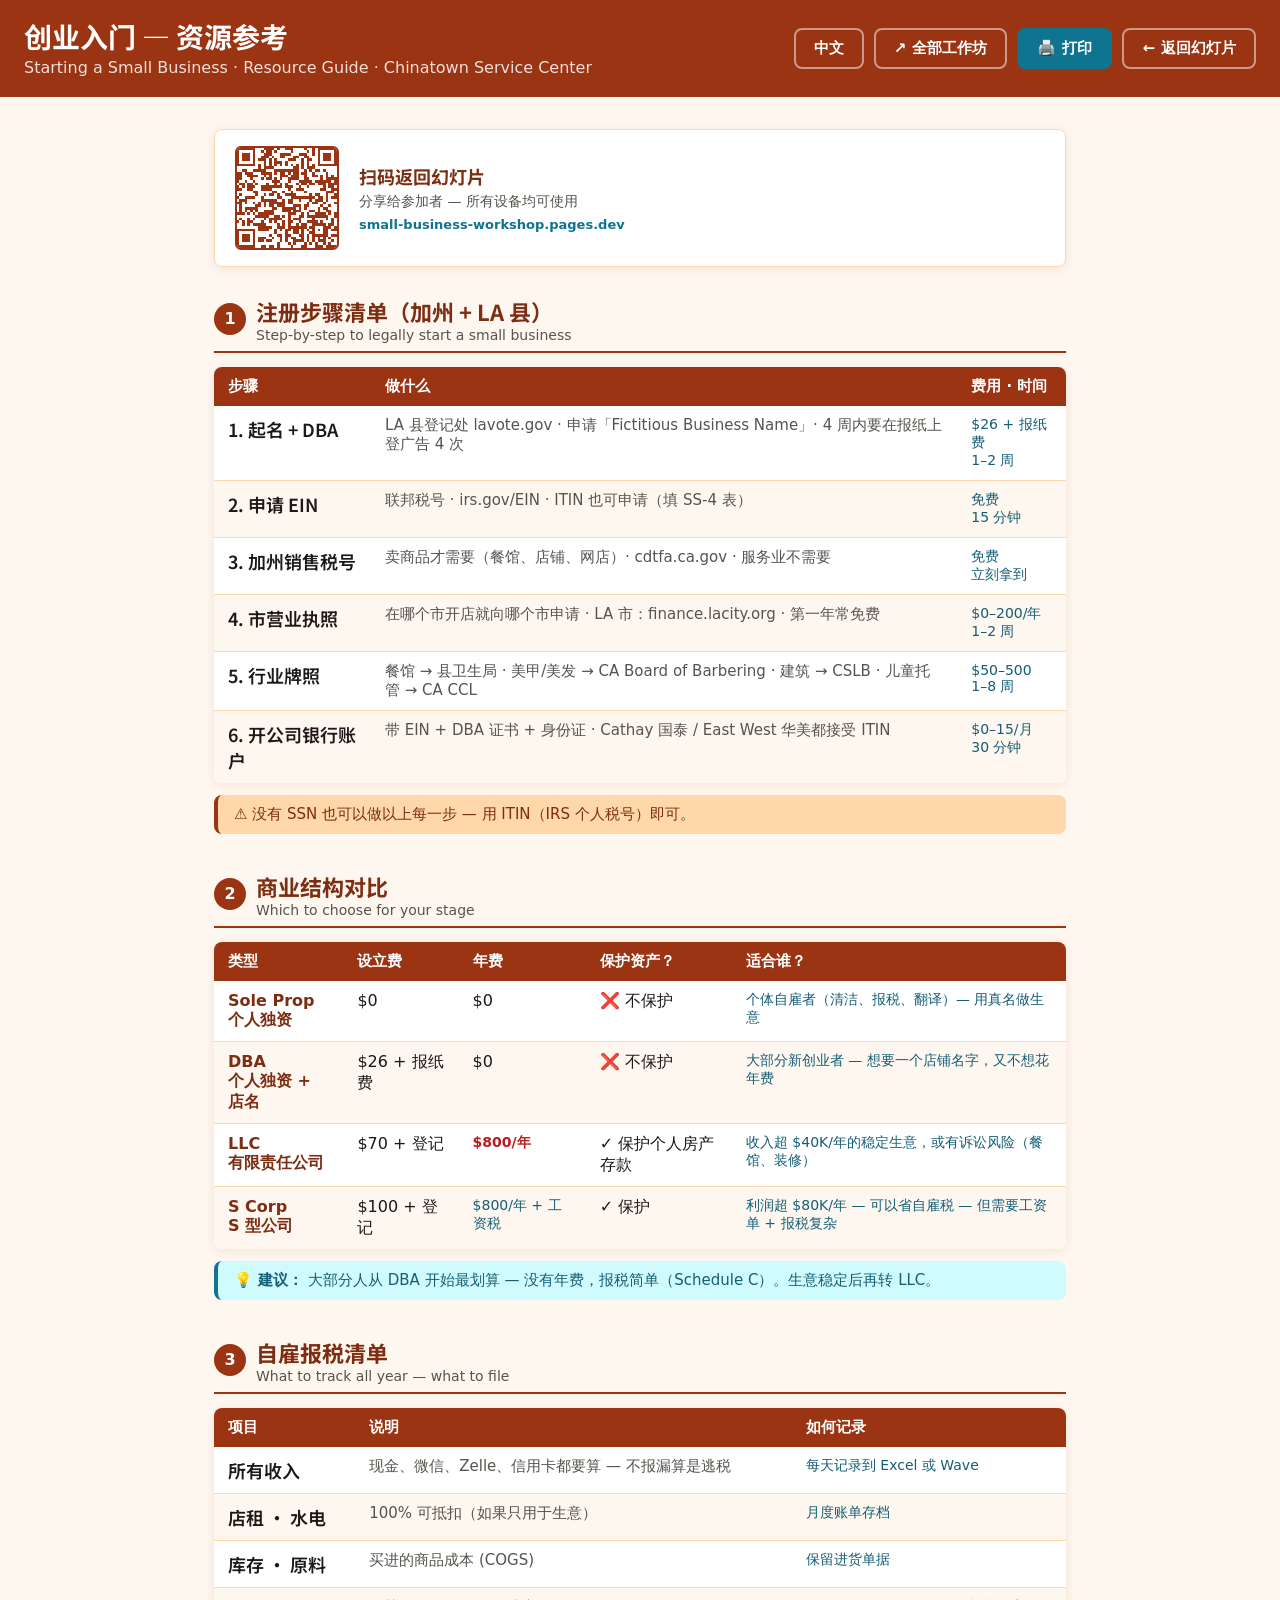
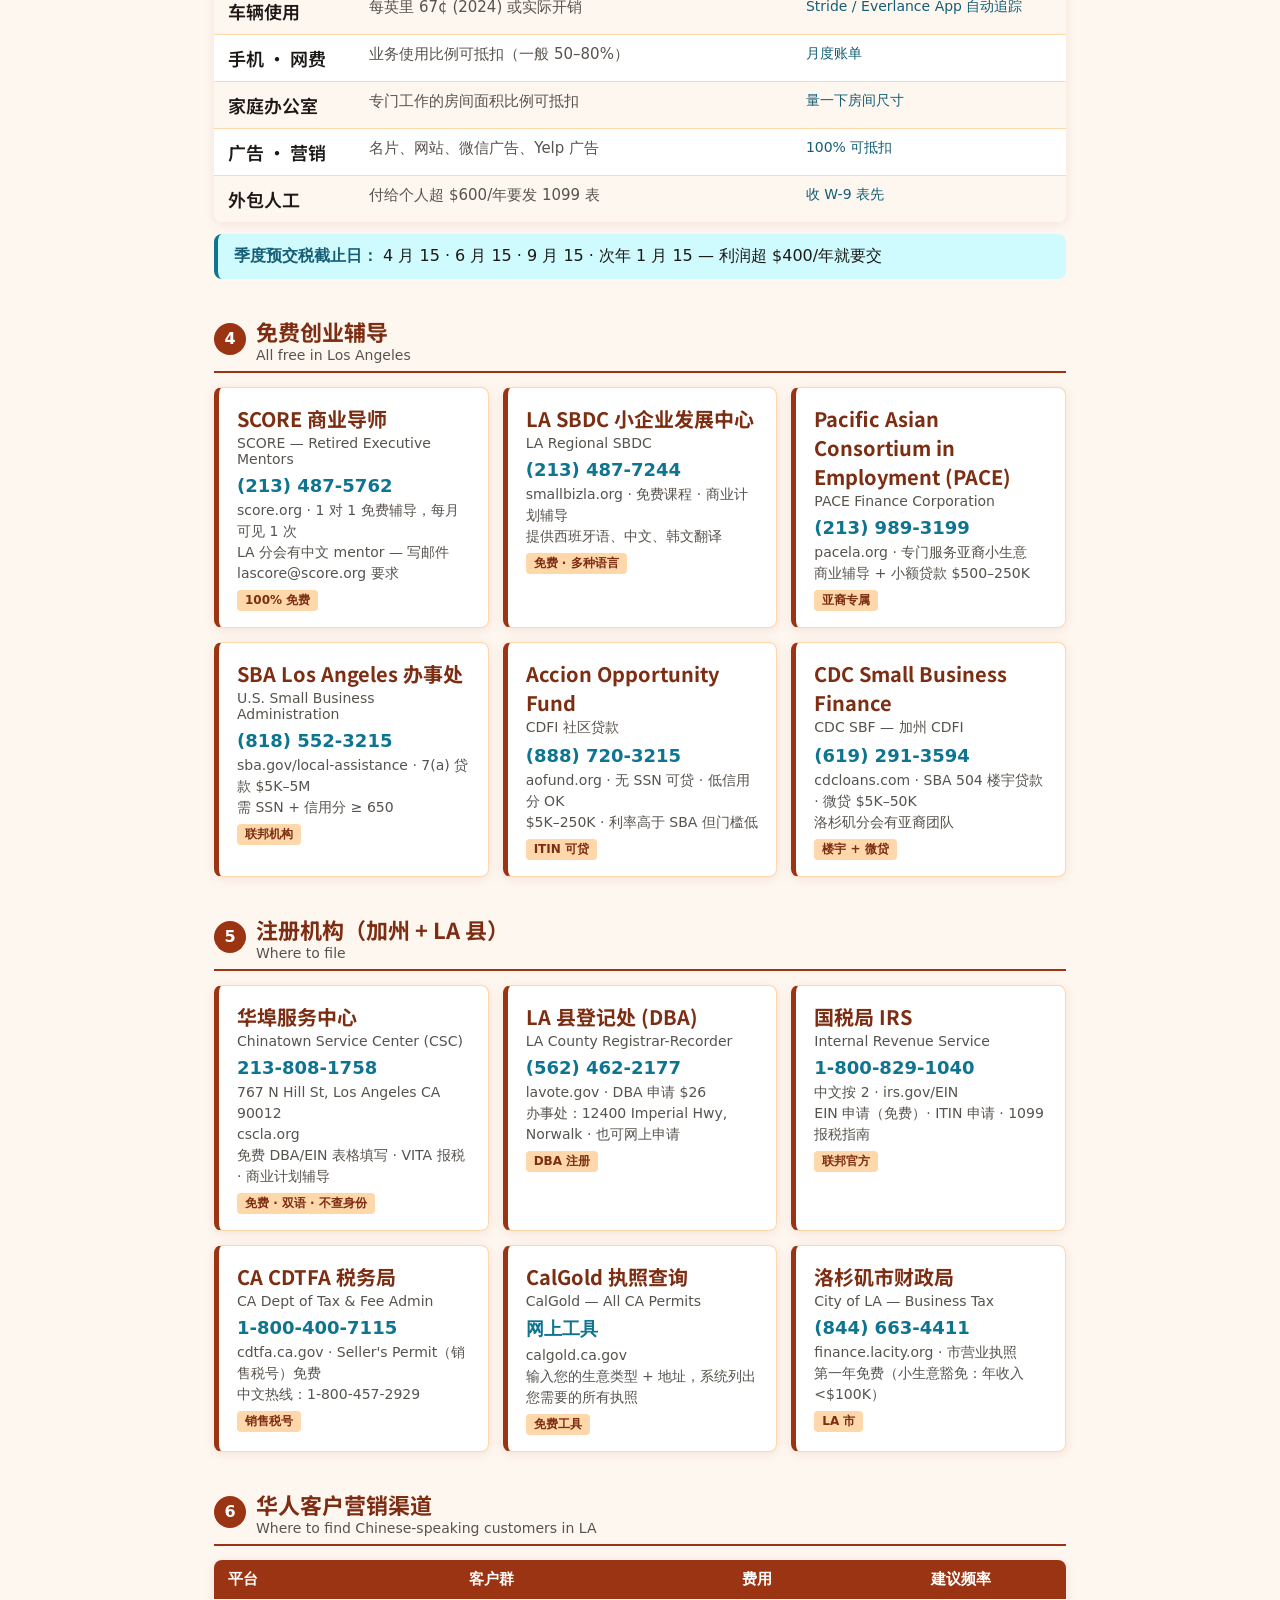
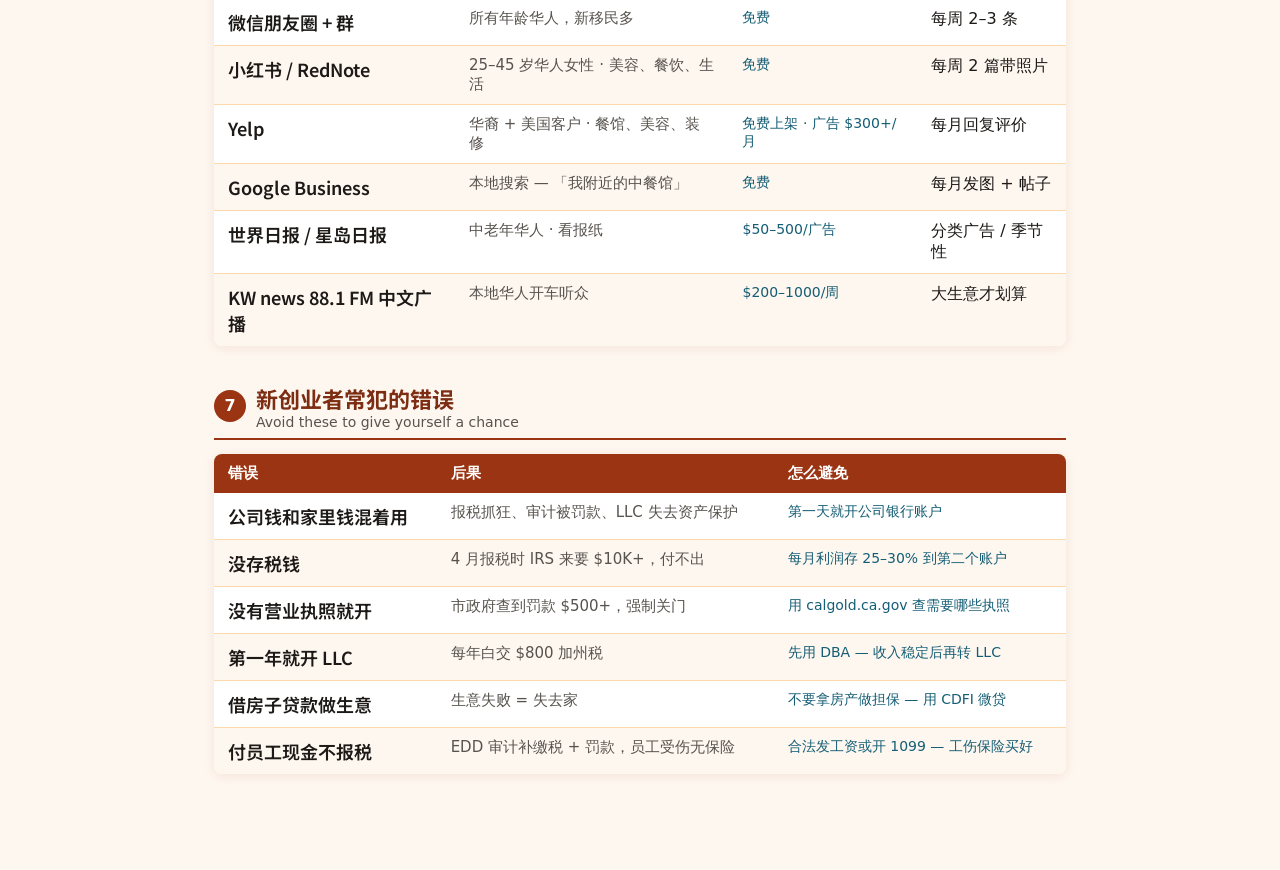
==== commit 63bd0739: "Update CSC phone number to 213-808-1758 Co-Authored-By: Claude Opus 4.8 (1M context) <noreply@anthro" ====
--- a/resources.html
+++ b/resources.html
@@ -320,7 +320,7 @@
       <div class="org-card">
         <div class="org-name-zh"><span class="zh">华埠服务中心</span><span class="en">Chinatown Service Center</span></div>
         <div class="org-name-en"><span class="zh">Chinatown Service Center (CSC)</span><span class="en">华埠服务中心</span></div>
-        <div class="org-phone">213-808-1700</div>
+        <div class="org-phone">213-808-1758</div>
         <div class="org-detail">
           <span class="zh">767 N Hill St, Los Angeles CA 90012<br>cscla.org<br>免费 DBA/EIN 表格填写 · VITA 报税 · 商业计划辅导</span>
           <span class="en">767 N Hill St, Los Angeles CA 90012<br>cscla.org<br>Free DBA/EIN form help · VITA tax · business plan</span>
--- a/styles.css
+++ b/styles.css
@@ -547,6 +547,39 @@
   font-size: 17px;
   color: var(--primary-dark);
   font-weight: 600;
+}
+
+/* ─── Flow-chart labels under SVG (Slide 6) ──────────────── */
+.viz-flow {
+  width: 100%;
+  max-width: 760px;
+}
+.viz-flow svg { display: block; margin: 0 auto; }
+.flow-labels {
+  display: grid;
+  grid-template-columns: repeat(5, 1fr);
+  gap: 4px;
+  width: 84%;
+  max-width: 600px;
+  margin: 2px auto 8px;
+  text-align: center;
+  font-size: 13px;
+  font-weight: 700;
+  color: var(--primary-dark);
+  line-height: 1.25;
+}
+.flow-labels > div {
+  font-family: "PingFang SC", "Noto Sans SC", "Microsoft YaHei", sans-serif;
+}
+
+/* Quiz Q2 spacer (replaces inline style) */
+.quiz-question--spaced { margin-top: 16px; }
+
+/* QR sub-note (replaces inline style) */
+.qr-sub-note {
+  font-size: 13px;
+  color: var(--text-sub);
+  margin-top: 4px;
 }
 
 /* ─── Quiz (Slide 10) ────────────────────────────────────── */
@@ -1038,3 +1071,60 @@
     animation-duration: 0.01ms !important;
   }
 }
+
+
+/* ── Hub back-chip (link to csc-workshops.pages.dev parent hub) ── */
+.hub-back-chip {
+  display: inline-flex;
+  align-items: center;
+  gap: 5px;
+  padding: 4px 11px 4px 9px;
+  font-family: inherit;
+  font-size: 12px;
+  font-weight: 600;
+  color: rgba(255, 255, 255, 0.85);
+  background: rgba(255, 255, 255, 0.12);
+  border: 1px solid rgba(255, 255, 255, 0.18);
+  border-radius: 999px;
+  text-decoration: none;
+  white-space: nowrap;
+  transition: background-color 150ms ease, color 150ms ease, transform 150ms ease;
+}
+.hub-back-chip:hover {
+  background: rgba(255, 255, 255, 0.22);
+  color: white;
+  transform: translateX(-2px);
+}
+.hub-back-chip:focus-visible {
+  outline: 2px solid white;
+  outline-offset: 2px;
+}
+.hub-back-chip svg { flex-shrink: 0; opacity: 0.9; }
+
+/* ===== PRINT: slide handout (one slide per page) ===== */
+@page { size: landscape; margin: 12mm; }
+
+@media print {
+  html, body { height: auto !important; overflow: visible !important;
+               background: #fff !important; color: #000 !important; }
+  .slides-area, #slidesArea { position: static !important; overflow: visible !important; }
+  .slide {
+    display: block !important; position: static !important; inset: auto !important;
+    height: auto !important; min-height: auto !important; overflow: visible !important;
+    page-break-after: always; break-after: page; cursor: default;
+    zoom: 0.7;
+  }
+  .slide:last-child { page-break-after: auto; break-after: auto; }
+  .slide, .slide * { animation: none !important; }
+  /* hide interactive chrome (nav, toggles, reveal + print buttons, hub link) */
+  .slide-header, .slide-footer, .lang-toggle, .skip-to-main, .key-hint,
+  .nav-btn, .progress-track, .progress-label, .progress-dots, .progress-fill,
+  .hub-back-chip, .start-hint, [data-action], nav { display: none !important; }
+  /* keep small blocks intact across page breaks */
+  .answer-block, .activity-answer, .activity-answer-box, .note-block,
+  [class*="card"], [class*="-box"], [class*="callout"] { break-inside: avoid; page-break-inside: avoid; }
+  /* force-reveal gated answers so the handout is complete */
+  .answer-block, .answer, .activity-answer, .activity-answer-box,
+  .blank-answer, .paycheck-hidden, .option-match,
+  .q1-answer, .q2-answer, .q3-answer, .q2-block, .q3-block { display: block !important; }
+}
